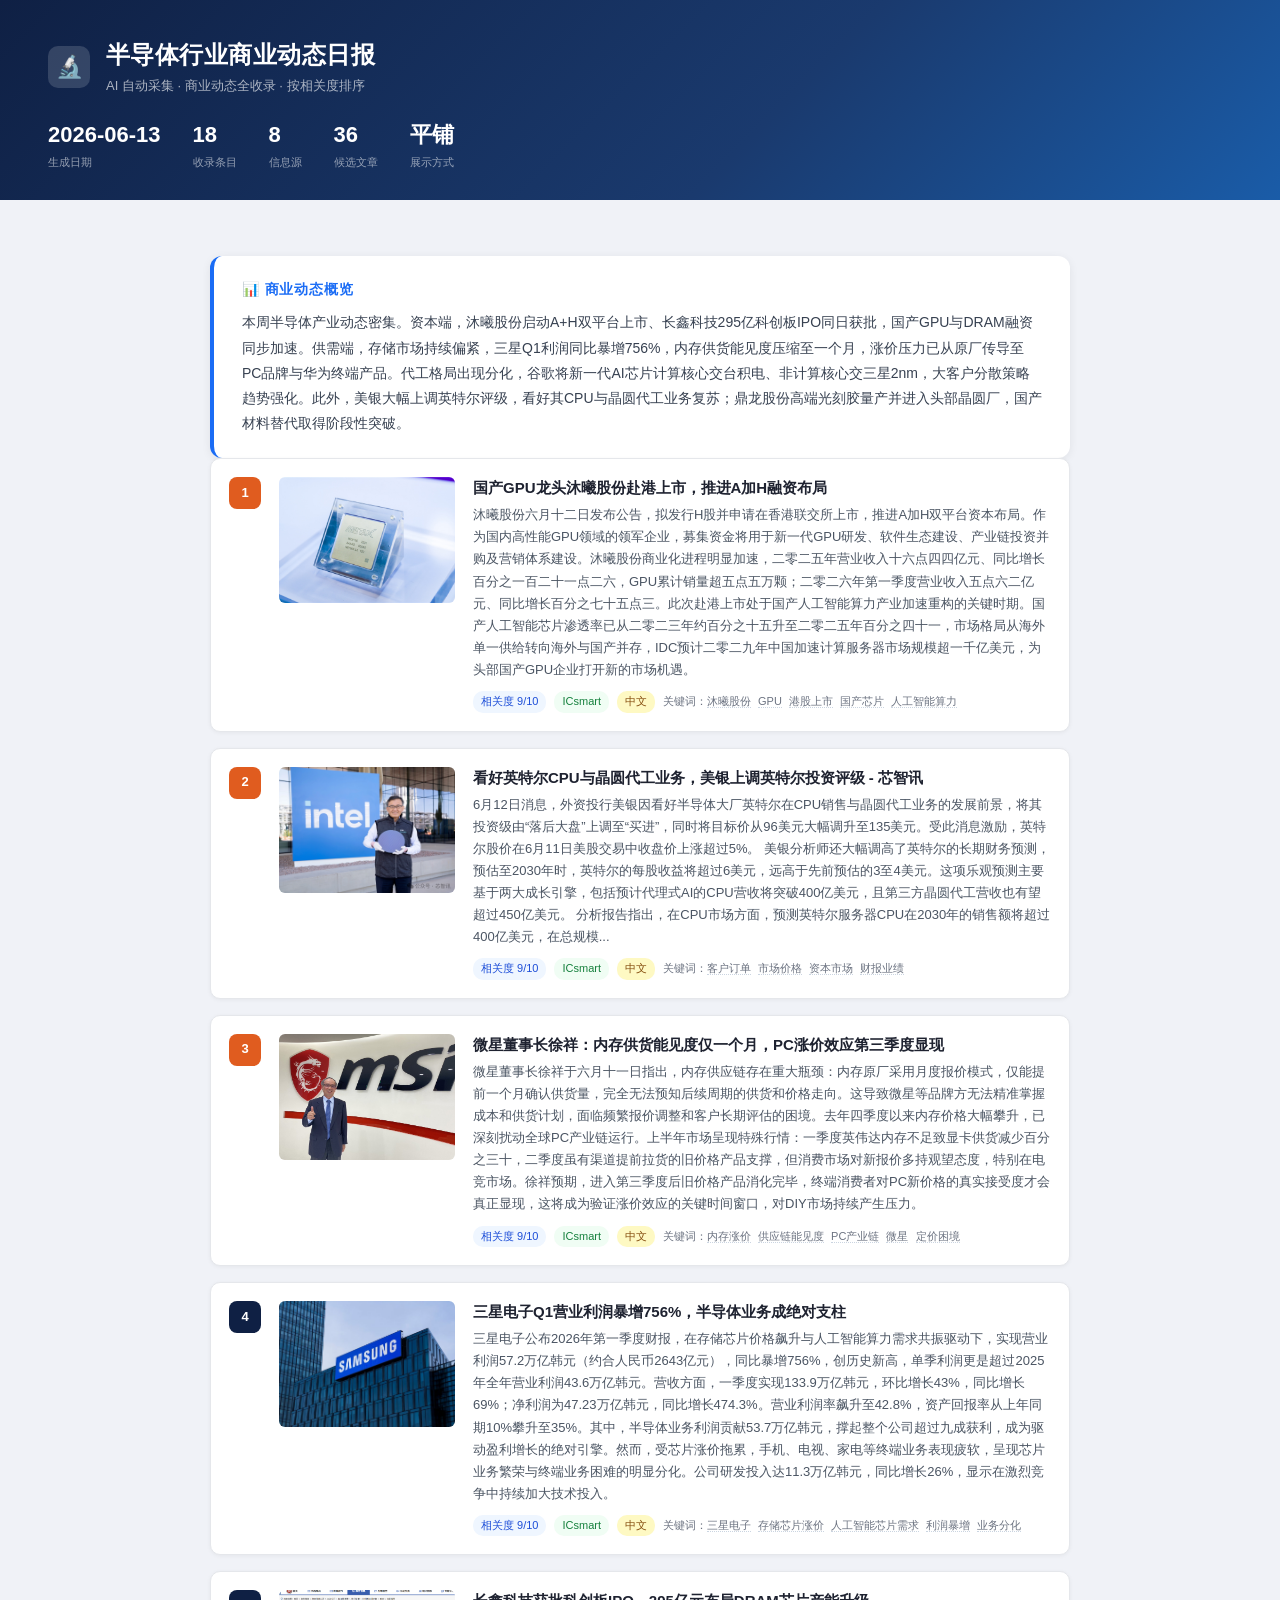
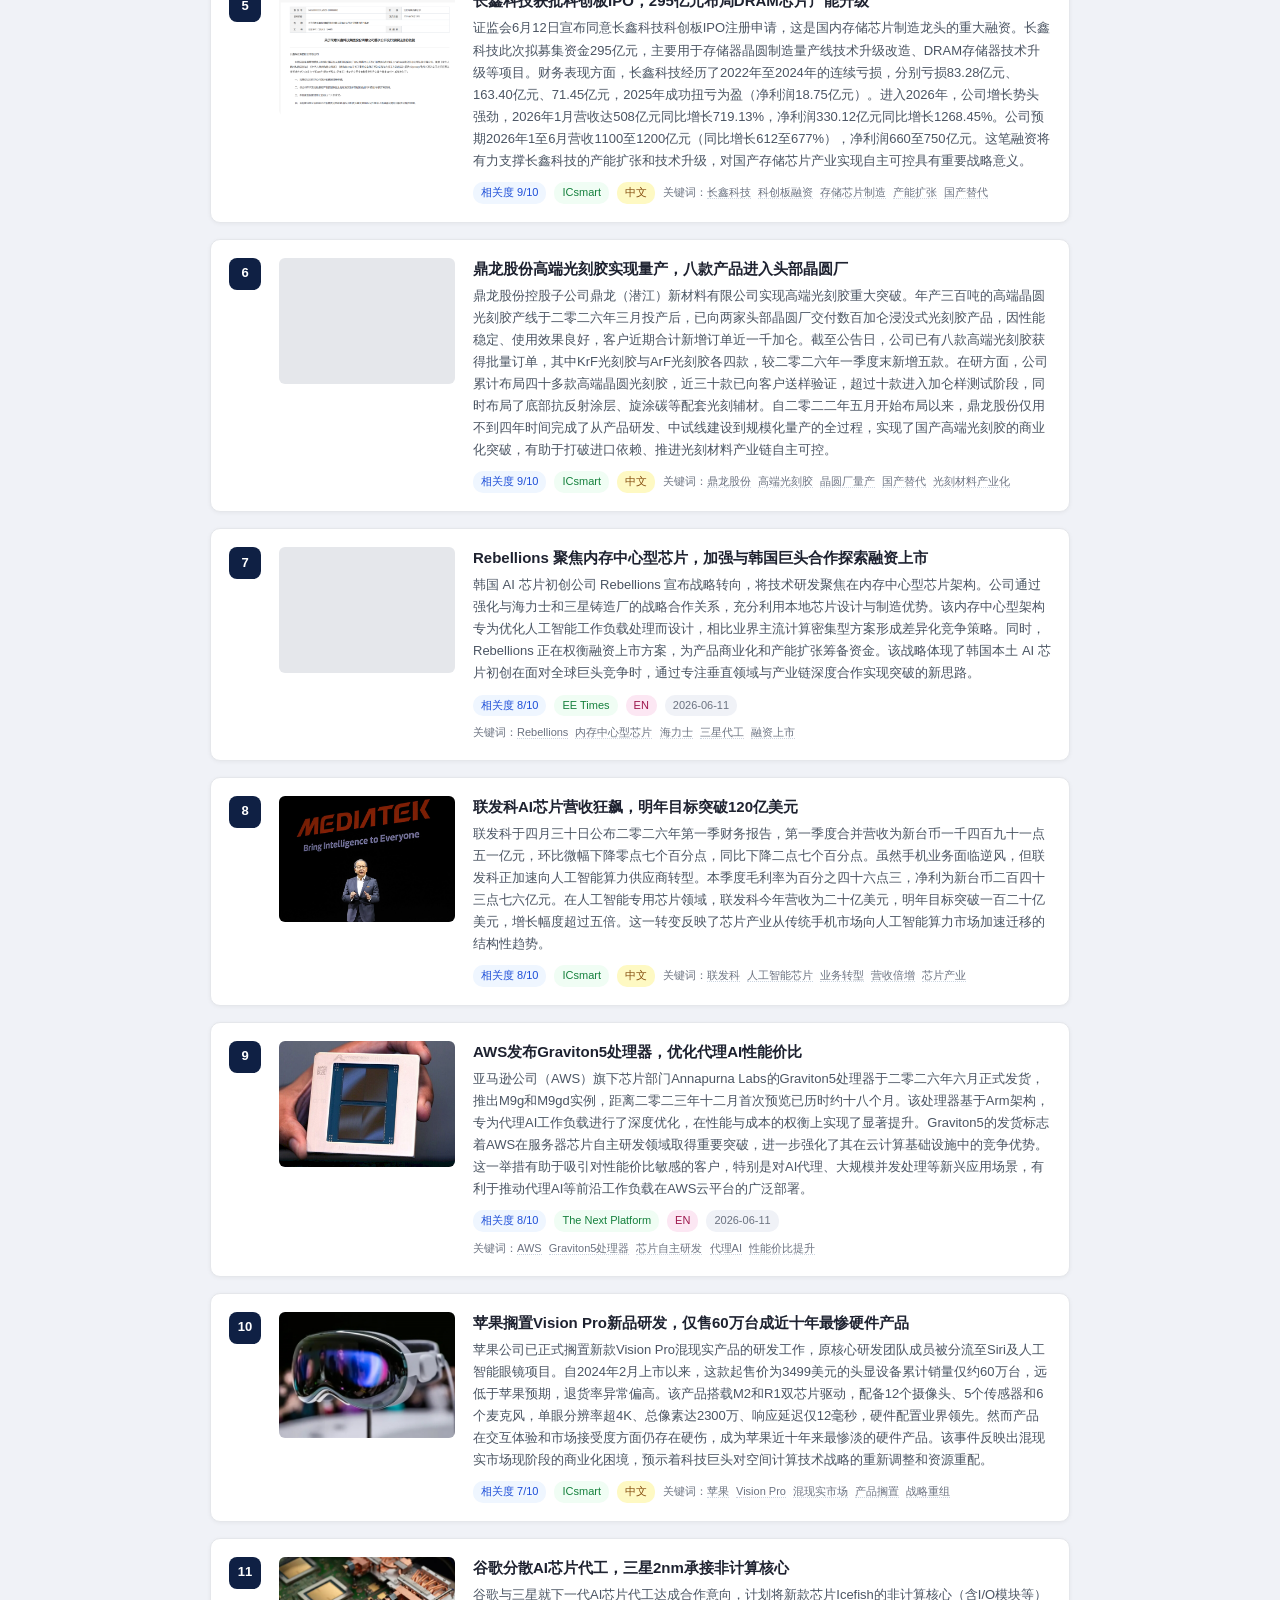
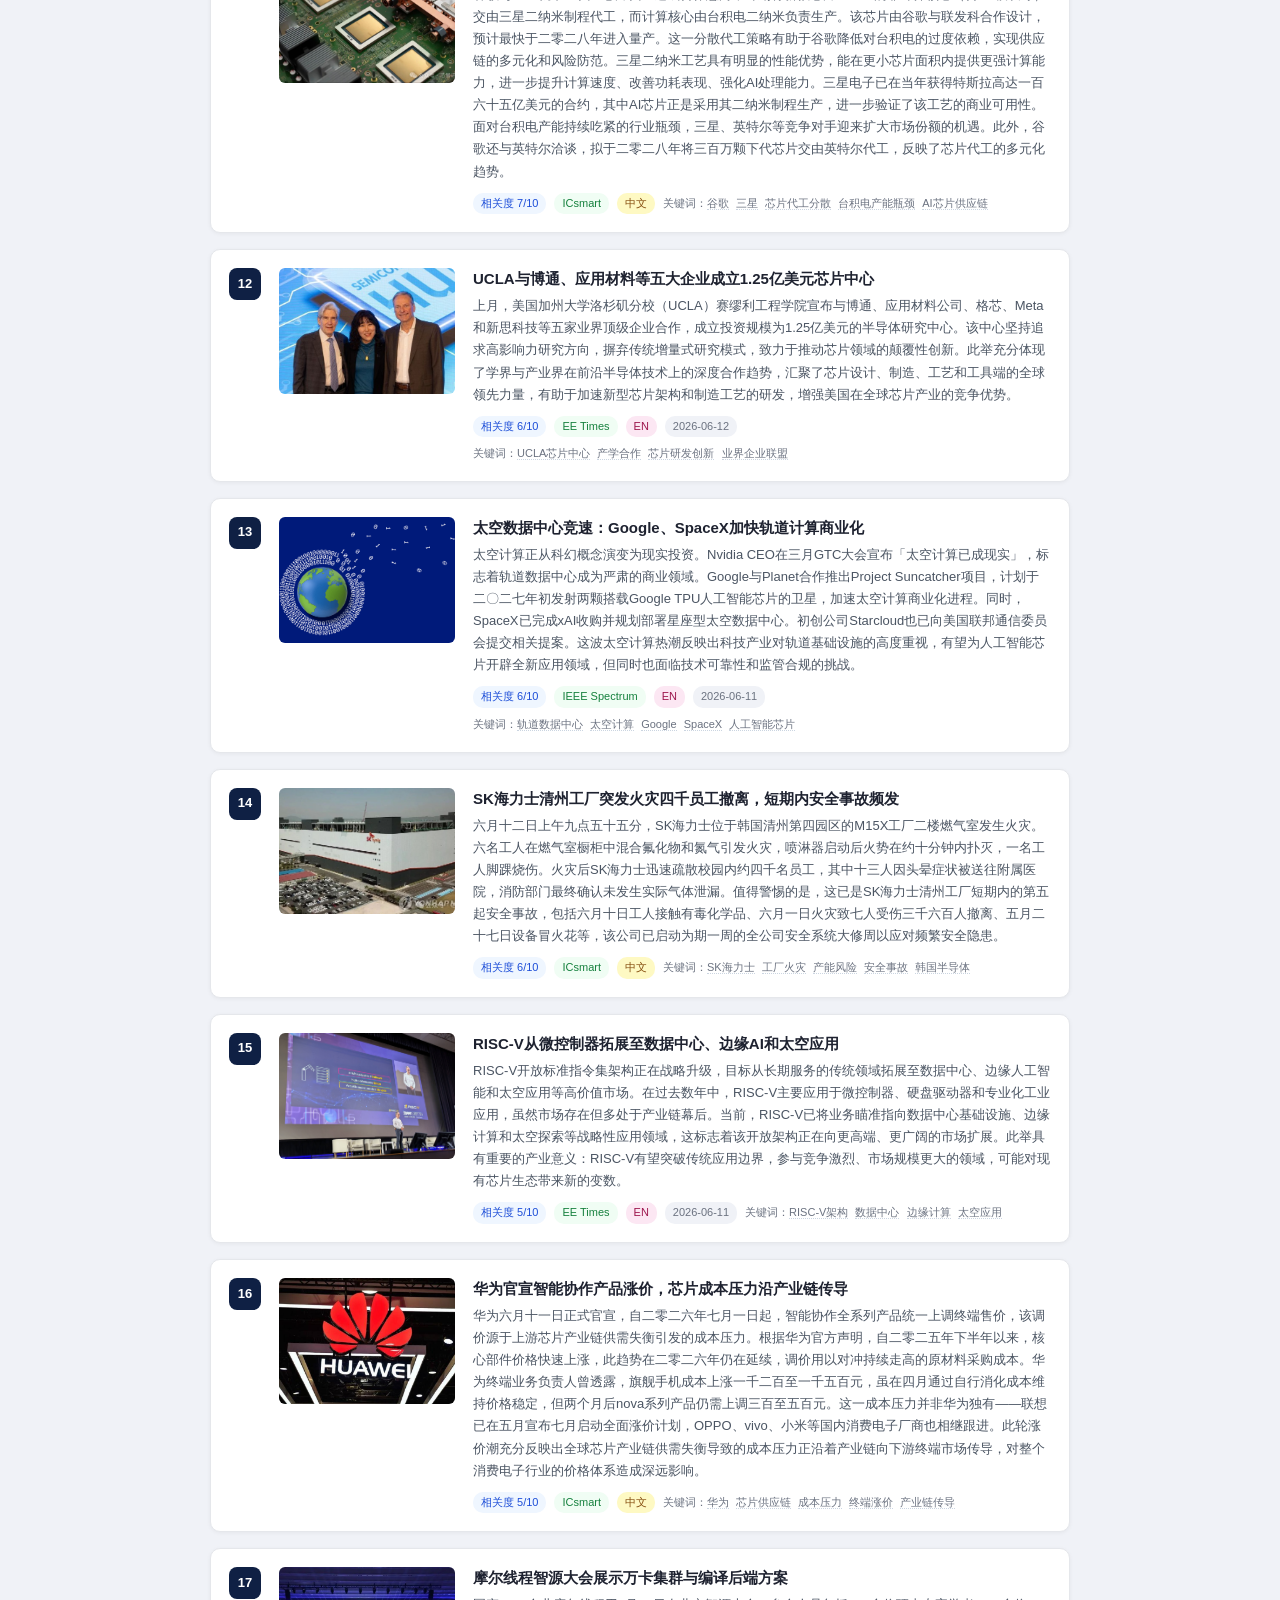
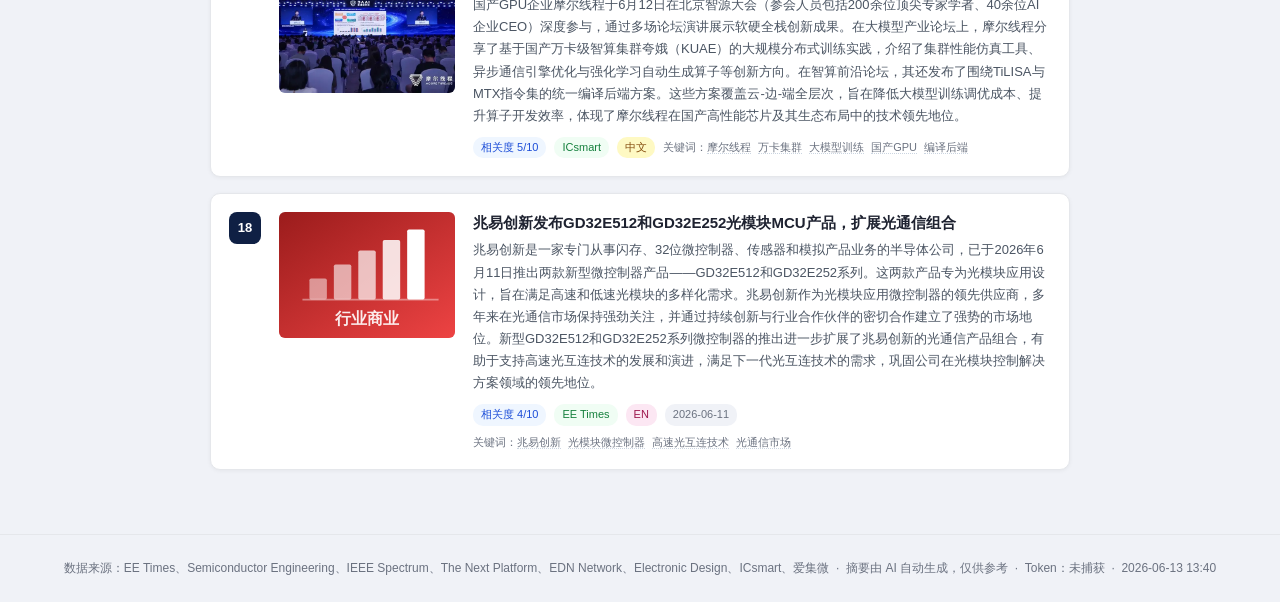
==== reports/daily_2026-06-13_business.html @ 50aef7b6 "Initial GitHub Pages report site" ====
<!DOCTYPE html>
<html lang="zh-CN">
<head>
<meta charset="UTF-8">
<meta name="viewport" content="width=device-width, initial-scale=1.0">
<title>半导体行业商业动态日报 — 2026-06-13</title>
<style>
  *,*::before,*::after{box-sizing:border-box;margin:0;padding:0}
  :root{--bg:#f0f2f7;--card:#fff;--primary:#0f2044;--accent:#1a6cf5;--accent2:#e05c1f;--text:#1e2230;--muted:#6b7280;--border:#e5e7eb}
  body{font-family:"PingFang SC","Microsoft YaHei",sans-serif;background:var(--bg);color:var(--text);line-height:1.6}
  header{background:linear-gradient(135deg,#0f2044,#1a3a6e 60%,#1a5ca8);color:#fff;padding:36px 48px 28px}
  .header-top{display:flex;align-items:center;gap:16px;margin-bottom:8px}
  .header-icon{width:42px;height:42px;background:rgba(255,255,255,.15);border-radius:10px;display:flex;align-items:center;justify-content:center;font-size:22px}
  header h1{font-size:24px;font-weight:700;letter-spacing:.02em}
  header .subtitle{font-size:13px;color:rgba(255,255,255,.65);margin-top:2px}
  .stats-bar{display:flex;gap:32px;margin-top:20px;flex-wrap:wrap}
  .stat-item{display:flex;flex-direction:column}
  .stat-value{font-size:22px;font-weight:700;color:#fff}
  .stat-label{font-size:11px;color:rgba(255,255,255,.55);margin-top:2px}
  .exec-summary{max-width:900px;margin:28px auto 0;background:#fff;border-radius:12px;padding:22px 28px;box-shadow:0 2px 10px rgba(0,0,0,.07);border-left:4px solid var(--accent)}
  .exec-summary h2{font-size:14px;font-weight:600;color:var(--accent);margin-bottom:10px;text-transform:uppercase;letter-spacing:.06em}
  .exec-summary p{font-size:14px;color:#374151;line-height:1.8}
  .container{max-width:900px;margin:0 auto;padding:28px 20px 48px}
  .category-section{margin-bottom:36px}
  .category-header{display:flex;align-items:center;gap:10px;margin-bottom:14px;padding-bottom:8px;border-bottom:2px solid var(--border)}
  .category-dot{width:10px;height:10px;border-radius:50%}
  .category-title{font-size:16px;font-weight:600;color:var(--primary)}
  .category-count{font-size:12px;color:var(--muted);background:var(--bg);padding:1px 8px;border-radius:10px}
  .card{background:var(--card);border-radius:10px;margin-bottom:16px;display:flex;gap:18px;padding:18px;box-shadow:0 1px 4px rgba(0,0,0,.05);transition:box-shadow .18s,transform .18s;border:1px solid var(--border)}
  .card:hover{box-shadow:0 6px 20px rgba(0,0,0,.1);transform:translateY(-1px)}
  .rank{min-width:32px;height:32px;border-radius:8px;background:var(--primary);color:#fff;display:flex;align-items:center;justify-content:center;font-size:13px;font-weight:700;flex-shrink:0}
  .rank.top3{background:var(--accent2)}
  .thumb{width:176px;height:126px;border-radius:6px;object-fit:cover;flex-shrink:0;background:#e5e7eb}
  .body{flex:1;min-width:0}
  .body h3{font-size:15px;font-weight:600;margin-bottom:6px;line-height:1.4}
  .body h3 a{color:var(--text);text-decoration:none}
  .body h3 a:hover{color:var(--accent)}
  .body p{font-size:13px;line-height:1.7;color:#4b5563}
  .meta{margin-top:10px;display:flex;gap:8px;align-items:center;flex-wrap:wrap}
  .badge{font-size:11px;padding:2px 8px;border-radius:10px;font-weight:500;white-space:nowrap}
  .badge-score{background:#eff6ff;color:#1d4ed8}
  .badge-source{background:#f0fdf4;color:#15803d}
  .badge-tag{background:#fff7ed;color:#c2410c}
  .badge-lang-zh{background:#fef9c3;color:#854d0e}
  .badge-lang-en{background:#fce7f3;color:#9d174d}
  .badge-date{background:var(--bg);color:var(--muted)}
  .keywords{font-size:11px;color:var(--muted)}
  .keywords a{color:var(--muted);text-decoration:none;border-bottom:1px dotted #cbd5e1;margin-right:4px}
  .keywords a:hover{color:var(--accent);border-bottom-color:var(--accent)}
  .question-section{background:var(--card);border-radius:12px;padding:22px 28px;margin:8px 0 36px;box-shadow:0 1px 4px rgba(0,0,0,.05);border:1px solid var(--border)}
  .question-section h2{font-size:15px;font-weight:600;color:var(--primary);margin-bottom:10px}
  .question-list{list-style:none;display:flex;flex-direction:column;gap:9px}
  .question-list a{font-size:13px;color:var(--text);text-decoration:none;line-height:1.6}
  .question-list a:hover{color:var(--accent);text-decoration:underline}
  footer{text-align:center;padding:24px;font-size:12px;color:var(--muted);border-top:1px solid var(--border)}
  .dot-工艺制程{background:#3b82f6}.dot-封装工艺{background:#8b5cf6}.dot-芯片架构{background:#06b6d4}
  .dot-EDA与AI设计{background:#10b981}.dot-互连标准{background:#f59e0b}.dot-行业商业{background:#ef4444}
  .dot-会议与论坛{background:#ec4899}.dot-其他{background:#9ca3af}
  .dot-制造-工艺{background:#3b82f6}.dot-EDA工具{background:#10b981}.dot-标准-会议{background:#f59e0b}
  .dot-其他技术{background:#9ca3af}
  .digest-section{background:var(--card);border-radius:12px;padding:24px 28px;margin-bottom:36px;box-shadow:0 2px 10px rgba(0,0,0,.07);border-left:4px solid #16a34a}
  .digest-section h2{font-size:15px;font-weight:600;color:#15803d;margin-bottom:12px;letter-spacing:.04em}
  .digest-section p{font-size:14px;color:#374151;line-height:1.9;margin-bottom:10px}
  .digest-section p:last-child{margin-bottom:0}
  .appendix-section{background:var(--card);border-radius:12px;padding:24px 28px;margin-bottom:36px;box-shadow:0 1px 4px rgba(0,0,0,.05);border:1px solid var(--border)}
  .appendix-section h2{font-size:15px;font-weight:600;color:var(--primary);margin-bottom:6px}
  .appendix-note{font-size:12px;color:var(--muted);margin-bottom:14px}
  .appendix-list{list-style:none}
  .appendix-list li{padding:7px 0;border-bottom:1px dashed var(--border);font-size:13px;display:flex;gap:10px;align-items:baseline;flex-wrap:wrap}
  .appendix-list li:last-child{border-bottom:none}
  .appendix-list a{color:var(--text);text-decoration:none;flex:1;min-width:240px}
  .appendix-list a:hover{color:var(--accent);text-decoration:underline}
  .appendix-meta{font-size:11px;color:var(--muted);white-space:nowrap}
  @media (max-width:640px){.card{gap:12px;padding:14px}.thumb{width:120px;height:96px}header{padding:28px 22px 24px}}
</style>
</head>
<body>
<header>
  <div class="header-top">
    <div class="header-icon">🔬</div>
    <div><h1>半导体行业商业动态日报</h1><div class="subtitle">AI 自动采集 · 商业动态全收录 · 按相关度排序</div></div>
  </div>
  <div class="stats-bar">
    <div class="stat-item"><span class="stat-value">2026-06-13</span><span class="stat-label">生成日期</span></div>
    <div class="stat-item"><span class="stat-value">18</span><span class="stat-label">收录条目</span></div>
    <div class="stat-item"><span class="stat-value">8</span><span class="stat-label">信息源</span></div>
    <div class="stat-item"><span class="stat-value">36</span><span class="stat-label">候选文章</span></div>
    <div class="stat-item"><span class="stat-value">平铺</span><span class="stat-label">展示方式</span></div>
  </div>
</header>
<div class="container"><div class="exec-summary"><h2>📊 商业动态概览</h2><p>本周半导体产业动态密集。资本端，沐曦股份启动A+H双平台上市、长鑫科技295亿科创板IPO同日获批，国产GPU与DRAM融资同步加速。供需端，存储市场持续偏紧，三星Q1利润同比暴增756%，内存供货能见度压缩至一个月，涨价压力已从原厂传导至PC品牌与华为终端产品。代工格局出现分化，谷歌将新一代AI芯片计算核心交台积电、非计算核心交三星2nm，大客户分散策略趋势强化。此外，美银大幅上调英特尔评级，看好其CPU与晶圆代工业务复苏；鼎龙股份高端光刻胶量产并进入头部晶圆厂，国产材料替代取得阶段性突破。</p></div><div class="card">
  <div class="rank top3">1</div>
  <img class="thumb" src="[data-uri]" alt="" loading="eager" decoding="async" referrerpolicy="no-referrer" onerror="this.onerror=null;this.src='[data-uri]'">
  <div class="body">
    <h3><a href="https://www.icsmart.cn/106119/" target="_blank" rel="noopener">国产GPU龙头沐曦股份赴港上市，推进A加H融资布局</a></h3>
    <p>沐曦股份六月十二日发布公告，拟发行H股并申请在香港联交所上市，推进A加H双平台资本布局。作为国内高性能GPU领域的领军企业，募集资金将用于新一代GPU研发、软件生态建设、产业链投资并购及营销体系建设。沐曦股份商业化进程明显加速，二零二五年营业收入十六点四四亿元、同比增长百分之一百二十一点二六，GPU累计销量超五点五万颗；二零二六年第一季度营业收入五点六二亿元、同比增长百分之七十五点三。此次赴港上市处于国产人工智能算力产业加速重构的关键时期。国产人工智能芯片渗透率已从二零二三年约百分之十五升至二零二五年百分之四十一，市场格局从海外单一供给转向海外与国产并存，IDC预计二零二九年中国加速计算服务器市场规模超一千亿美元，为头部国产GPU企业打开新的市场机遇。</p>
    <div class="meta">
      <span class="badge badge-score">相关度 9/10</span>
      <span class="badge badge-source">ICsmart</span>
      
      <span class="badge badge-lang-zh">中文</span>
      
      <span class="keywords">关键词：<a href="https://www.google.com/search?q=%E6%B2%90%E6%9B%A6%E8%82%A1%E4%BB%BD" target="_blank" rel="noopener">沐曦股份</a> <a href="https://www.google.com/search?q=GPU" target="_blank" rel="noopener">GPU</a> <a href="https://www.google.com/search?q=%E6%B8%AF%E8%82%A1%E4%B8%8A%E5%B8%82" target="_blank" rel="noopener">港股上市</a> <a href="https://www.google.com/search?q=%E5%9B%BD%E4%BA%A7%E8%8A%AF%E7%89%87" target="_blank" rel="noopener">国产芯片</a> <a href="https://www.google.com/search?q=%E4%BA%BA%E5%B7%A5%E6%99%BA%E8%83%BD%E7%AE%97%E5%8A%9B" target="_blank" rel="noopener">人工智能算力</a></span>
    </div>
  </div>
</div>
<div class="card">
  <div class="rank top3">2</div>
  <img class="thumb" src="[data-uri]" alt="" loading="eager" decoding="async" referrerpolicy="no-referrer" onerror="this.onerror=null;this.src='[data-uri]'">
  <div class="body">
    <h3><a href="https://www.icsmart.cn/106090/" target="_blank" rel="noopener">看好英特尔CPU与晶圆代工业务，美银上调英特尔投资评级 - 芯智讯</a></h3>
    <p>6月12日消息，外资投行美银因看好半导体大厂英特尔在CPU销售与晶圆代工业务的发展前景，将其投资级由“落后大盘”上调至“买进”，同时将目标价从96美元大幅调升至135美元。受此消息激励，英特尔股价在6月11日美股交易中收盘价上涨超过5%。 美银分析师还大幅调高了英特尔的长期财务预测，预估至2030年时，英特尔的每股收益将超过6美元，远高于先前预估的3至4美元。这项乐观预测主要基于两大成长引擎，包括预计代理式AI的CPU营收将突破400亿美元，且第三方晶圆代工营收也有望超过450亿美元。 分析报告指出，在CPU市场方面，预测英特尔服务器CPU在2030年的销售额将超过400亿美元，在总规模...</p>
    <div class="meta">
      <span class="badge badge-score">相关度 9/10</span>
      <span class="badge badge-source">ICsmart</span>
      
      <span class="badge badge-lang-zh">中文</span>
      
      <span class="keywords">关键词：<a href="https://www.google.com/search?q=%E5%AE%A2%E6%88%B7%E8%AE%A2%E5%8D%95" target="_blank" rel="noopener">客户订单</a> <a href="https://www.google.com/search?q=%E5%B8%82%E5%9C%BA%E4%BB%B7%E6%A0%BC" target="_blank" rel="noopener">市场价格</a> <a href="https://www.google.com/search?q=%E8%B5%84%E6%9C%AC%E5%B8%82%E5%9C%BA" target="_blank" rel="noopener">资本市场</a> <a href="https://www.google.com/search?q=%E8%B4%A2%E6%8A%A5%E4%B8%9A%E7%BB%A9" target="_blank" rel="noopener">财报业绩</a></span>
    </div>
  </div>
</div>
<div class="card">
  <div class="rank top3">3</div>
  <img class="thumb" src="[data-uri]" alt="" loading="eager" decoding="async" referrerpolicy="no-referrer" onerror="this.onerror=null;this.src='[data-uri]'">
  <div class="body">
    <h3><a href="https://www.icsmart.cn/106113/" target="_blank" rel="noopener">微星董事长徐祥：内存供货能见度仅一个月，PC涨价效应第三季度显现</a></h3>
    <p>微星董事长徐祥于六月十一日指出，内存供应链存在重大瓶颈：内存原厂采用月度报价模式，仅能提前一个月确认供货量，完全无法预知后续周期的供货和价格走向。这导致微星等品牌方无法精准掌握成本和供货计划，面临频繁报价调整和客户长期评估的困境。去年四季度以来内存价格大幅攀升，已深刻扰动全球PC产业链运行。上半年市场呈现特殊行情：一季度英伟达内存不足致显卡供货减少百分之三十，二季度虽有渠道提前拉货的旧价格产品支撑，但消费市场对新报价多持观望态度，特别在电竞市场。徐祥预期，进入第三季度后旧价格产品消化完毕，终端消费者对PC新价格的真实接受度才会真正显现，这将成为验证涨价效应的关键时间窗口，对DIY市场持续产生压力。</p>
    <div class="meta">
      <span class="badge badge-score">相关度 9/10</span>
      <span class="badge badge-source">ICsmart</span>
      
      <span class="badge badge-lang-zh">中文</span>
      
      <span class="keywords">关键词：<a href="https://www.google.com/search?q=%E5%86%85%E5%AD%98%E6%B6%A8%E4%BB%B7" target="_blank" rel="noopener">内存涨价</a> <a href="https://www.google.com/search?q=%E4%BE%9B%E5%BA%94%E9%93%BE%E8%83%BD%E8%A7%81%E5%BA%A6" target="_blank" rel="noopener">供应链能见度</a> <a href="https://www.google.com/search?q=PC%E4%BA%A7%E4%B8%9A%E9%93%BE" target="_blank" rel="noopener">PC产业链</a> <a href="https://www.google.com/search?q=%E5%BE%AE%E6%98%9F" target="_blank" rel="noopener">微星</a> <a href="https://www.google.com/search?q=%E5%AE%9A%E4%BB%B7%E5%9B%B0%E5%A2%83" target="_blank" rel="noopener">定价困境</a></span>
    </div>
  </div>
</div>
<div class="card">
  <div class="rank ">4</div>
  <img class="thumb" src="[data-uri]" alt="" loading="eager" decoding="async" referrerpolicy="no-referrer" onerror="this.onerror=null;this.src='[data-uri]'">
  <div class="body">
    <h3><a href="https://www.icsmart.cn/104574/" target="_blank" rel="noopener">三星电子Q1营业利润暴增756%，半导体业务成绝对支柱</a></h3>
    <p>三星电子公布2026年第一季度财报，在存储芯片价格飙升与人工智能算力需求共振驱动下，实现营业利润57.2万亿韩元（约合人民币2643亿元），同比暴增756%，创历史新高，单季利润更是超过2025年全年营业利润43.6万亿韩元。营收方面，一季度实现133.9万亿韩元，环比增长43%，同比增长69%；净利润为47.23万亿韩元，同比增长474.3%。营业利润率飙升至42.8%，资产回报率从上年同期10%攀升至35%。其中，半导体业务利润贡献53.7万亿韩元，撑起整个公司超过九成获利，成为驱动盈利增长的绝对引擎。然而，受芯片涨价拖累，手机、电视、家电等终端业务表现疲软，呈现芯片业务繁荣与终端业务困难的明显分化。公司研发投入达11.3万亿韩元，同比增长26%，显示在激烈竞争中持续加大技术投入。</p>
    <div class="meta">
      <span class="badge badge-score">相关度 9/10</span>
      <span class="badge badge-source">ICsmart</span>
      
      <span class="badge badge-lang-zh">中文</span>
      
      <span class="keywords">关键词：<a href="https://www.google.com/search?q=%E4%B8%89%E6%98%9F%E7%94%B5%E5%AD%90" target="_blank" rel="noopener">三星电子</a> <a href="https://www.google.com/search?q=%E5%AD%98%E5%82%A8%E8%8A%AF%E7%89%87%E6%B6%A8%E4%BB%B7" target="_blank" rel="noopener">存储芯片涨价</a> <a href="https://www.google.com/search?q=%E4%BA%BA%E5%B7%A5%E6%99%BA%E8%83%BD%E8%8A%AF%E7%89%87%E9%9C%80%E6%B1%82" target="_blank" rel="noopener">人工智能芯片需求</a> <a href="https://www.google.com/search?q=%E5%88%A9%E6%B6%A6%E6%9A%B4%E5%A2%9E" target="_blank" rel="noopener">利润暴增</a> <a href="https://www.google.com/search?q=%E4%B8%9A%E5%8A%A1%E5%88%86%E5%8C%96" target="_blank" rel="noopener">业务分化</a></span>
    </div>
  </div>
</div>
<div class="card">
  <div class="rank ">5</div>
  <img class="thumb" src="[data-uri]" alt="" loading="eager" decoding="async" referrerpolicy="no-referrer" onerror="this.onerror=null;this.src='[data-uri]'">
  <div class="body">
    <h3><a href="https://www.icsmart.cn/106116/" target="_blank" rel="noopener">长鑫科技获批科创板IPO，295亿元布局DRAM芯片产能升级</a></h3>
    <p>证监会6月12日宣布同意长鑫科技科创板IPO注册申请，这是国内存储芯片制造龙头的重大融资。长鑫科技此次拟募集资金295亿元，主要用于存储器晶圆制造量产线技术升级改造、DRAM存储器技术升级等项目。财务表现方面，长鑫科技经历了2022年至2024年的连续亏损，分别亏损83.28亿元、163.40亿元、71.45亿元，2025年成功扭亏为盈（净利润18.75亿元）。进入2026年，公司增长势头强劲，2026年1月营收达508亿元同比增长719.13%，净利润330.12亿元同比增长1268.45%。公司预期2026年1至6月营收1100至1200亿元（同比增长612至677%），净利润660至750亿元。这笔融资将有力支撑长鑫科技的产能扩张和技术升级，对国产存储芯片产业实现自主可控具有重要战略意义。</p>
    <div class="meta">
      <span class="badge badge-score">相关度 9/10</span>
      <span class="badge badge-source">ICsmart</span>
      
      <span class="badge badge-lang-zh">中文</span>
      
      <span class="keywords">关键词：<a href="https://www.google.com/search?q=%E9%95%BF%E9%91%AB%E7%A7%91%E6%8A%80" target="_blank" rel="noopener">长鑫科技</a> <a href="https://www.google.com/search?q=%E7%A7%91%E5%88%9B%E6%9D%BF%E8%9E%8D%E8%B5%84" target="_blank" rel="noopener">科创板融资</a> <a href="https://www.google.com/search?q=%E5%AD%98%E5%82%A8%E8%8A%AF%E7%89%87%E5%88%B6%E9%80%A0" target="_blank" rel="noopener">存储芯片制造</a> <a href="https://www.google.com/search?q=%E4%BA%A7%E8%83%BD%E6%89%A9%E5%BC%A0" target="_blank" rel="noopener">产能扩张</a> <a href="https://www.google.com/search?q=%E5%9B%BD%E4%BA%A7%E6%9B%BF%E4%BB%A3" target="_blank" rel="noopener">国产替代</a></span>
    </div>
  </div>
</div>
<div class="card">
  <div class="rank ">6</div>
  <img class="thumb" src="[data-uri]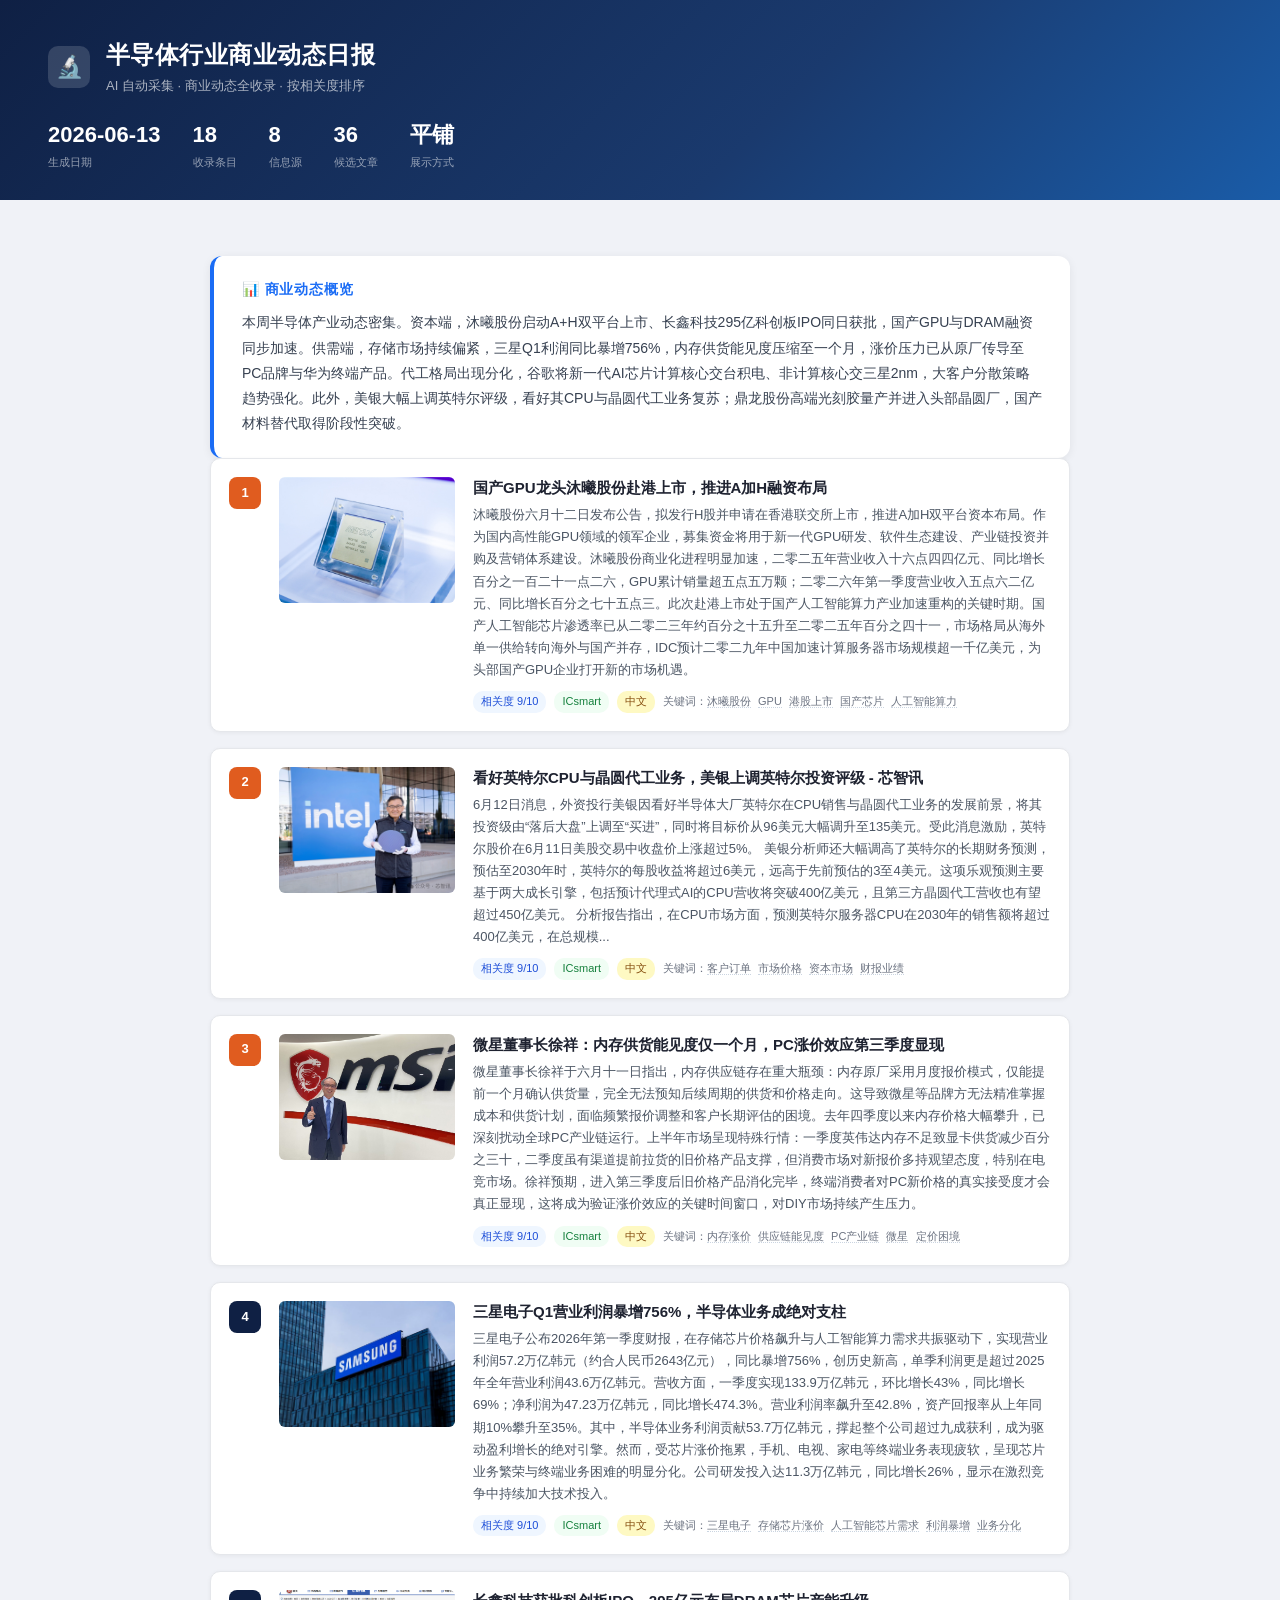
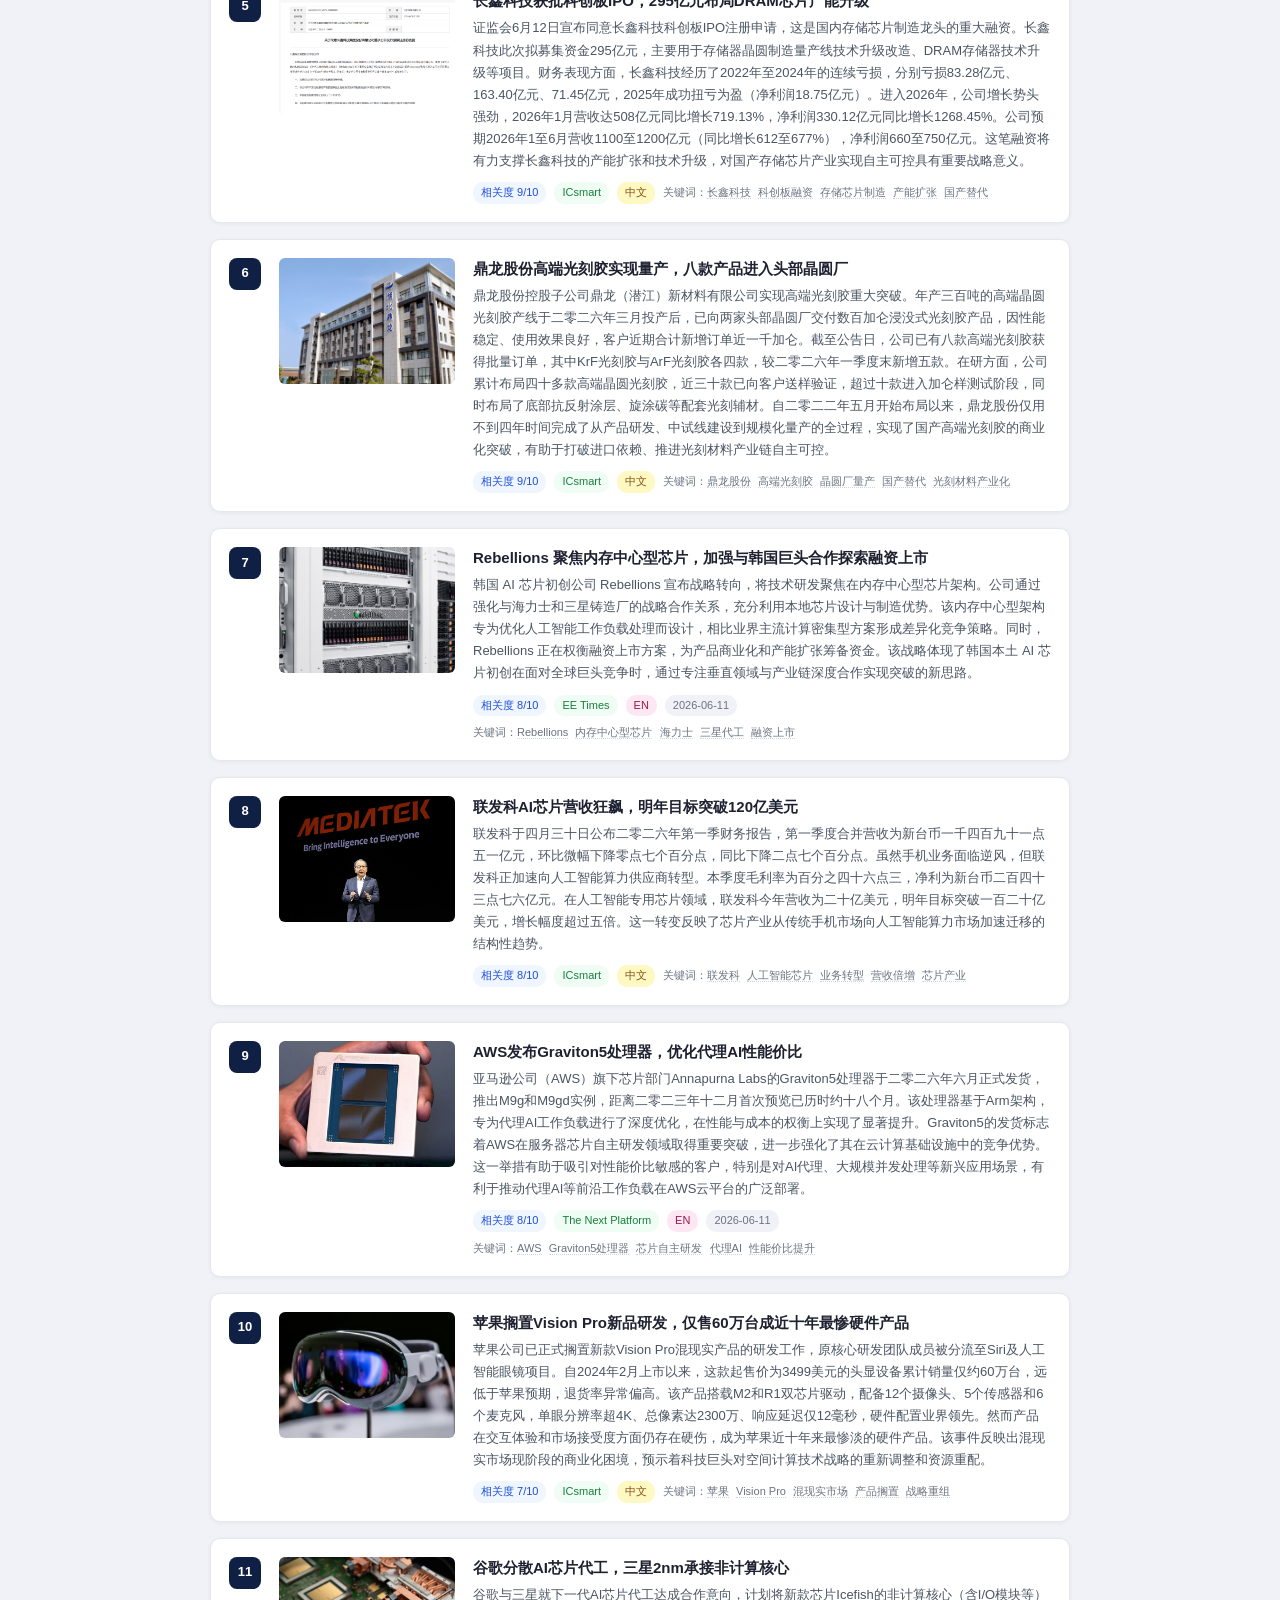
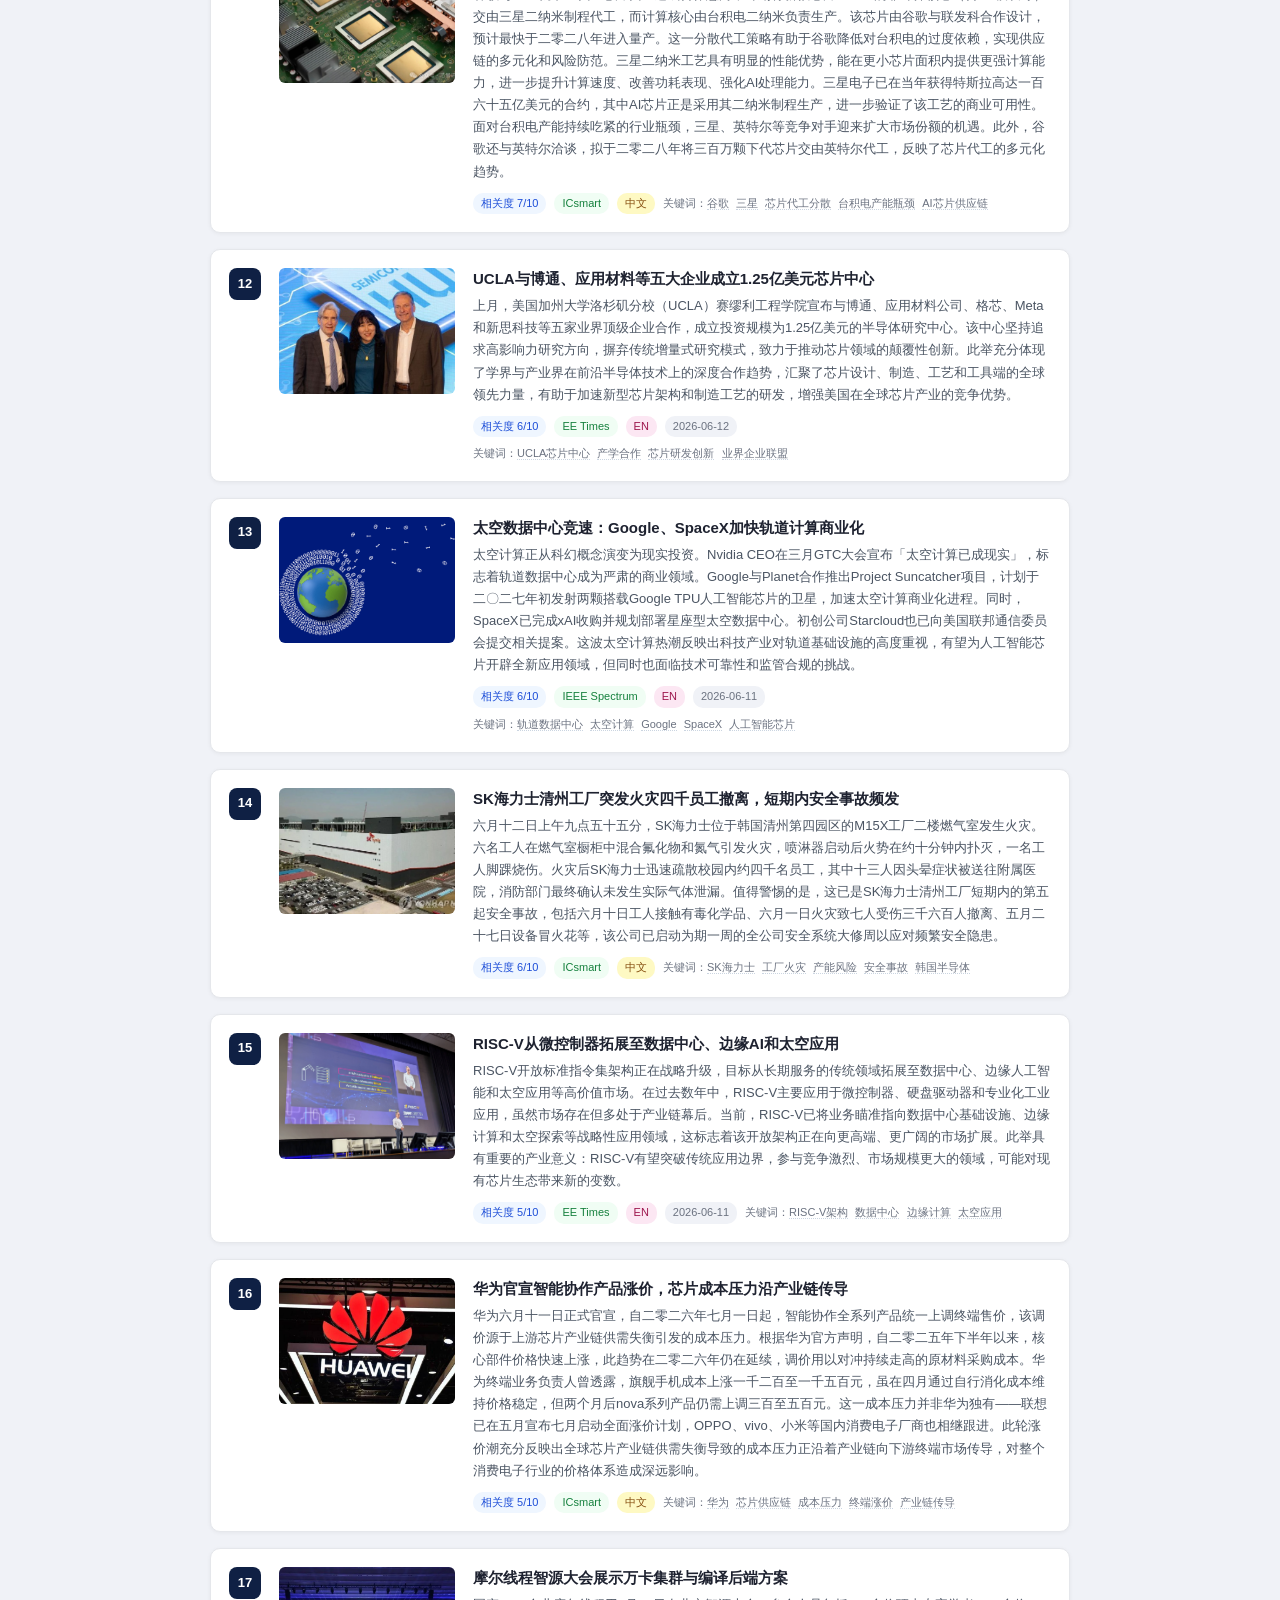
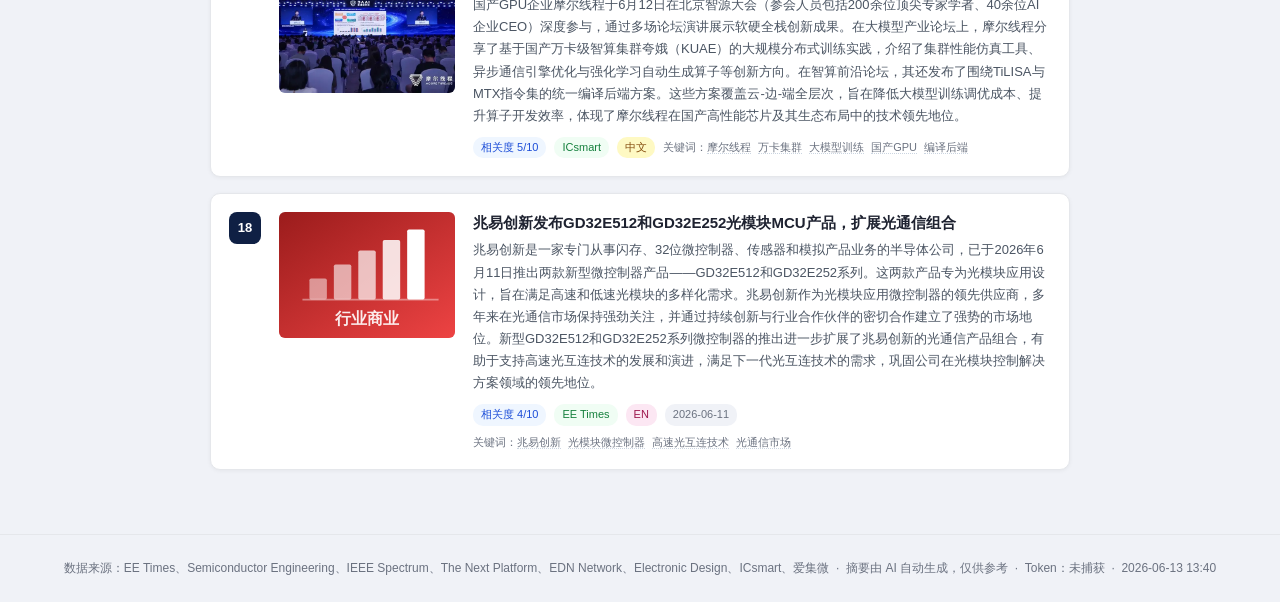
